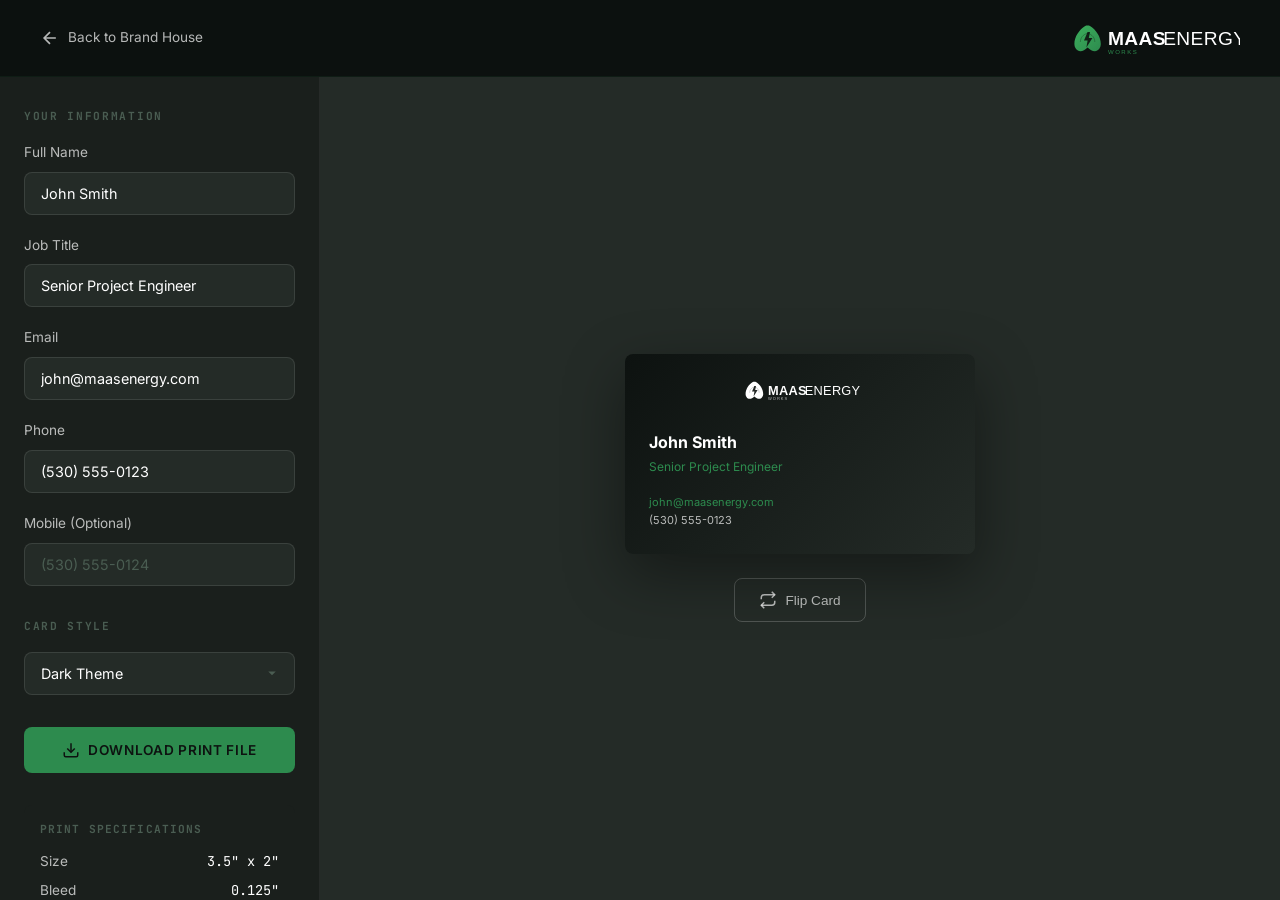
==== maas-energy-brand/maas-business-cards.html @ 05f72cdb "Add MAAS Energy Works brand house website Complete static HTML/CSS/JS brand site with: - Main brand " ====
<!DOCTYPE html>
<html lang="en">
<head>
    <meta charset="UTF-8">
    <meta name="viewport" content="width=device-width, initial-scale=1.0">
    <title>Business Cards | MAAS Energy Works</title>
    <meta name="description" content="Print-ready business card designs for MAAS Energy Works team members.">

    <link rel="preconnect" href="https://fonts.googleapis.com">
    <link rel="preconnect" href="https://fonts.gstatic.com" crossorigin>
    <link href="https://fonts.googleapis.com/css2?family=JetBrains+Mono:wght@400;500;600;700&family=Inter:wght@300;400;500;600;700&display=swap" rel="stylesheet">

    <link rel="icon" type="image/svg+xml" href="./assets/maas-icon.svg">

    <style>
        :root {
            --maas-green: #2D8B4E;
            --maas-green-bright: #3CAF5C;
            --maas-green-glow: rgba(45, 139, 78, 0.15);
            --biogas-blue: #1E7F9C;
            --biogas-blue-light: #2CA3C4;
            --earth-brown: #6B5344;
            --cream: #F5F2EB;
            --warm-white: #FDFCFA;
            --near-black: #0D1210;
            --dark-gray: #1A1F1C;
            --charcoal: #242B27;
            --white: #ffffff;
            --muted-green: #4A5D52;
            --text-secondary: rgba(255, 255, 255, 0.7);
            --serif: 'Georgia', serif;
            --sans: 'Inter', 'Helvetica Neue', Arial, sans-serif;
            --mono: 'JetBrains Mono', 'Consolas', monospace;
        }

        *, *::before, *::after {
            box-sizing: border-box;
            margin: 0;
            padding: 0;
        }

        html { scroll-behavior: smooth; }

        body {
            font-family: var(--sans);
            background: var(--near-black);
            color: var(--white);
            line-height: 1.6;
        }

        a { color: inherit; text-decoration: none; }

        /* Navigation */
        .nav {
            position: fixed;
            top: 0;
            left: 0;
            right: 0;
            z-index: 1000;
            padding: 20px 40px;
            background: rgba(13, 18, 16, 0.98);
            backdrop-filter: blur(10px);
            display: flex;
            justify-content: space-between;
            align-items: center;
            border-bottom: 1px solid rgba(45, 139, 78, 0.1);
        }

        .nav-logo { height: 36px; width: auto; }

        .nav-back {
            display: flex;
            align-items: center;
            gap: 8px;
            font-size: 0.85rem;
            color: var(--text-secondary);
            transition: color 0.2s;
        }

        .nav-back:hover { color: var(--maas-green); }

        /* Layout */
        .builder-layout {
            display: grid;
            grid-template-columns: 320px 1fr;
            min-height: 100vh;
            padding-top: 76px;
        }

        /* Sidebar */
        .sidebar {
            background: var(--dark-gray);
            border-right: 1px solid rgba(255, 255, 255, 0.05);
            padding: 32px 24px;
            overflow-y: auto;
            max-height: calc(100vh - 76px);
        }

        .sidebar-section {
            margin-bottom: 32px;
        }

        .sidebar-title {
            font-family: var(--mono);
            font-size: 0.7rem;
            text-transform: uppercase;
            letter-spacing: 0.15em;
            color: var(--muted-green);
            margin-bottom: 16px;
        }

        /* Form Controls */
        .control-group {
            margin-bottom: 20px;
        }

        .control-label {
            display: block;
            font-size: 0.85rem;
            color: var(--text-secondary);
            margin-bottom: 8px;
        }

        .control-input {
            width: 100%;
            padding: 12px 16px;
            background: var(--charcoal);
            border: 1px solid rgba(255, 255, 255, 0.1);
            border-radius: 8px;
            color: var(--white);
            font-family: var(--sans);
            font-size: 0.9rem;
            transition: border-color 0.2s;
        }

        .control-input:focus {
            outline: none;
            border-color: var(--maas-green);
        }

        .control-input::placeholder {
            color: var(--muted-green);
        }

        .control-select {
            width: 100%;
            padding: 12px 16px;
            background: var(--charcoal);
            border: 1px solid rgba(255, 255, 255, 0.1);
            border-radius: 8px;
            color: var(--white);
            font-family: var(--sans);
            font-size: 0.9rem;
            cursor: pointer;
            appearance: none;
            background-image: url("data:image/svg+xml,%3Csvg xmlns='http://www.w3.org/2000/svg' width='12' height='12' fill='%234A5D52' viewBox='0 0 16 16'%3E%3Cpath d='M8 11L3 6h10l-5 5z'/%3E%3C/svg%3E");
            background-repeat: no-repeat;
            background-position: right 16px center;
        }

        .control-select:focus {
            outline: none;
            border-color: var(--maas-green);
        }

        /* Buttons */
        .btn {
            display: inline-flex;
            align-items: center;
            justify-content: center;
            gap: 8px;
            padding: 14px 24px;
            border-radius: 8px;
            font-family: var(--sans);
            font-weight: 600;
            font-size: 0.85rem;
            text-transform: uppercase;
            letter-spacing: 0.05em;
            cursor: pointer;
            border: none;
            transition: all 0.2s;
            width: 100%;
        }

        .btn-primary {
            background: var(--maas-green);
            color: var(--near-black);
        }

        .btn-primary:hover {
            background: var(--maas-green-bright);
        }

        /* Preview Area */
        .preview-area {
            padding: 40px;
            display: flex;
            flex-direction: column;
            align-items: center;
            justify-content: center;
            background: var(--charcoal);
            min-height: calc(100vh - 76px);
        }

        .card-preview-container {
            perspective: 1000px;
        }

        .card-flipper {
            position: relative;
            width: 350px;
            height: 200px;
            transition: transform 0.8s;
            transform-style: preserve-3d;
        }

        .card-flipper.flipped {
            transform: rotateY(180deg);
        }

        .card-front, .card-back {
            position: absolute;
            width: 100%;
            height: 100%;
            backface-visibility: hidden;
            border-radius: 8px;
            overflow: hidden;
            box-shadow: 0 20px 60px rgba(0, 0, 0, 0.4);
        }

        .card-back {
            transform: rotateY(180deg);
        }

        /* Card Styles */
        .business-card {
            width: 100%;
            height: 100%;
            padding: 24px;
            display: flex;
            flex-direction: column;
        }

        /* Style: Dark */
        .card-dark {
            background: linear-gradient(135deg, var(--near-black) 0%, var(--charcoal) 100%);
            color: var(--white);
        }

        .card-dark .card-logo {
            height: 24px;
            margin-bottom: auto;
        }

        .card-dark .card-name {
            font-size: 16px;
            font-weight: 700;
            margin-bottom: 2px;
        }

        .card-dark .card-title {
            font-size: 12px;
            color: var(--maas-green);
            margin-bottom: 16px;
        }

        .card-dark .card-contact {
            font-size: 11px;
            color: var(--text-secondary);
            line-height: 1.7;
        }

        .card-dark .card-contact a {
            color: var(--maas-green);
        }

        /* Style: Light */
        .card-light {
            background: var(--warm-white);
            color: var(--near-black);
        }

        .card-light .card-logo {
            height: 24px;
            margin-bottom: auto;
        }

        .card-light .card-name {
            font-size: 16px;
            font-weight: 700;
            margin-bottom: 2px;
        }

        .card-light .card-title {
            font-size: 12px;
            color: var(--maas-green);
            margin-bottom: 16px;
        }

        .card-light .card-contact {
            font-size: 11px;
            color: #666;
            line-height: 1.7;
        }

        .card-light .card-contact a {
            color: var(--maas-green);
        }

        /* Style: Green Accent */
        .card-accent {
            background: var(--near-black);
            color: var(--white);
            position: relative;
        }

        .card-accent::before {
            content: '';
            position: absolute;
            left: 0;
            top: 0;
            bottom: 0;
            width: 6px;
            background: var(--maas-green);
        }

        .card-accent .card-logo {
            height: 24px;
            margin-bottom: auto;
            margin-left: 6px;
        }

        .card-accent .card-name {
            font-size: 16px;
            font-weight: 700;
            margin-bottom: 2px;
            margin-left: 6px;
        }

        .card-accent .card-title {
            font-size: 12px;
            color: var(--maas-green);
            margin-bottom: 16px;
            margin-left: 6px;
        }

        .card-accent .card-contact {
            font-size: 11px;
            color: var(--text-secondary);
            line-height: 1.7;
            margin-left: 6px;
        }

        .card-accent .card-contact a {
            color: var(--maas-green);
        }

        /* Card Back */
        .card-back-content {
            width: 100%;
            height: 100%;
            display: flex;
            flex-direction: column;
            align-items: center;
            justify-content: center;
            position: relative;
        }

        .card-back-dark {
            background: var(--near-black);
        }

        .card-back-dark::before {
            content: '';
            position: absolute;
            inset: 0;
            background-image:
                linear-gradient(90deg, rgba(45, 139, 78, 0.05) 1px, transparent 1px),
                linear-gradient(rgba(45, 139, 78, 0.05) 1px, transparent 1px);
            background-size: 20px 20px;
        }

        .card-back-light {
            background: var(--warm-white);
        }

        .card-back-light::before {
            content: '';
            position: absolute;
            inset: 0;
            background-image:
                linear-gradient(90deg, rgba(45, 139, 78, 0.08) 1px, transparent 1px),
                linear-gradient(rgba(45, 139, 78, 0.08) 1px, transparent 1px);
            background-size: 20px 20px;
        }

        .card-back-logo {
            position: relative;
            z-index: 1;
            height: 40px;
            margin-bottom: 12px;
        }

        .card-back-tagline {
            position: relative;
            z-index: 1;
            font-size: 10px;
            text-transform: uppercase;
            letter-spacing: 0.15em;
            color: var(--maas-green);
        }

        .card-back-website {
            position: absolute;
            bottom: 20px;
            font-size: 10px;
            color: var(--muted-green);
        }

        /* Flip Button */
        .flip-btn {
            margin-top: 24px;
            padding: 12px 24px;
            background: transparent;
            border: 1px solid rgba(255, 255, 255, 0.2);
            border-radius: 8px;
            color: var(--text-secondary);
            font-size: 0.85rem;
            cursor: pointer;
            transition: all 0.2s;
            display: flex;
            align-items: center;
            gap: 8px;
        }

        .flip-btn:hover {
            border-color: var(--maas-green);
            color: var(--maas-green);
        }

        /* Specs */
        .specs-box {
            background: var(--dark-gray);
            border-radius: 8px;
            padding: 16px;
            margin-top: 24px;
        }

        .specs-title {
            font-family: var(--mono);
            font-size: 0.7rem;
            text-transform: uppercase;
            letter-spacing: 0.1em;
            color: var(--muted-green);
            margin-bottom: 12px;
        }

        .specs-row {
            display: flex;
            justify-content: space-between;
            font-size: 0.85rem;
            margin-bottom: 8px;
        }

        .specs-row:last-child {
            margin-bottom: 0;
        }

        .specs-label {
            color: var(--text-secondary);
        }

        .specs-value {
            color: var(--white);
            font-family: var(--mono);
        }

        /* Responsive */
        @media (max-width: 900px) {
            .builder-layout {
                grid-template-columns: 1fr;
            }

            .sidebar {
                max-height: none;
                border-right: none;
                border-bottom: 1px solid rgba(255, 255, 255, 0.05);
            }

            .preview-area {
                min-height: 500px;
            }
        }

        @media (max-width: 500px) {
            .nav { padding: 16px 20px; }
            .sidebar { padding: 24px 20px; }
            .preview-area { padding: 20px; }

            .card-flipper {
                width: 300px;
                height: 171px;
            }

            .business-card {
                padding: 20px;
            }
        }
    </style>
</head>
<body>
    <nav class="nav">
        <a href="index.html" class="nav-back">
            <svg width="20" height="20" viewBox="0 0 24 24" fill="none" stroke="currentColor" stroke-width="2">
                <path d="M19 12H5M12 19l-7-7 7-7"/>
            </svg>
            Back to Brand House
        </a>
        <img src="./assets/maas-logo-primary.svg" alt="MAAS Energy Works" class="nav-logo">
    </nav>

    <div class="builder-layout">
        <aside class="sidebar">
            <div class="sidebar-section">
                <h3 class="sidebar-title">Your Information</h3>
                <div class="control-group">
                    <label class="control-label">Full Name</label>
                    <input type="text" class="control-input" id="fullName" placeholder="John Smith" value="John Smith">
                </div>
                <div class="control-group">
                    <label class="control-label">Job Title</label>
                    <input type="text" class="control-input" id="jobTitle" placeholder="Senior Project Engineer" value="Senior Project Engineer">
                </div>
                <div class="control-group">
                    <label class="control-label">Email</label>
                    <input type="email" class="control-input" id="email" placeholder="john@maasenergy.com" value="john@maasenergy.com">
                </div>
                <div class="control-group">
                    <label class="control-label">Phone</label>
                    <input type="tel" class="control-input" id="phone" placeholder="(530) 555-0123" value="(530) 555-0123">
                </div>
                <div class="control-group">
                    <label class="control-label">Mobile (Optional)</label>
                    <input type="tel" class="control-input" id="mobile" placeholder="(530) 555-0124">
                </div>
            </div>

            <div class="sidebar-section">
                <h3 class="sidebar-title">Card Style</h3>
                <div class="control-group">
                    <select class="control-select" id="cardStyle">
                        <option value="dark">Dark Theme</option>
                        <option value="light">Light Theme</option>
                        <option value="accent">Green Accent</option>
                    </select>
                </div>
            </div>

            <div class="sidebar-section">
                <button class="btn btn-primary" id="downloadBtn">
                    <svg width="18" height="18" viewBox="0 0 24 24" fill="none" stroke="currentColor" stroke-width="2">
                        <path d="M21 15v4a2 2 0 0 1-2 2H5a2 2 0 0 1-2-2v-4"/>
                        <polyline points="7 10 12 15 17 10"/>
                        <line x1="12" y1="15" x2="12" y2="3"/>
                    </svg>
                    Download Print File
                </button>
            </div>

            <div class="specs-box">
                <h4 class="specs-title">Print Specifications</h4>
                <div class="specs-row">
                    <span class="specs-label">Size</span>
                    <span class="specs-value">3.5" x 2"</span>
                </div>
                <div class="specs-row">
                    <span class="specs-label">Bleed</span>
                    <span class="specs-value">0.125"</span>
                </div>
                <div class="specs-row">
                    <span class="specs-label">Resolution</span>
                    <span class="specs-value">300 DPI</span>
                </div>
                <div class="specs-row">
                    <span class="specs-label">Color Mode</span>
                    <span class="specs-value">CMYK</span>
                </div>
            </div>
        </aside>

        <main class="preview-area">
            <div class="card-preview-container">
                <div class="card-flipper" id="cardFlipper">
                    <div class="card-front">
                        <div class="business-card card-dark" id="cardFrontContent">
                            <img src="./assets/maas-logo-white.svg" alt="MAAS Energy Works" class="card-logo">
                            <div class="card-info">
                                <p class="card-name" id="cardName">John Smith</p>
                                <p class="card-title" id="cardTitle">Senior Project Engineer</p>
                                <div class="card-contact">
                                    <a href="mailto:john@maasenergy.com" id="cardEmail">john@maasenergy.com</a><br>
                                    <span id="cardPhone">(530) 555-0123</span>
                                    <span id="cardMobile"></span>
                                </div>
                            </div>
                        </div>
                    </div>
                    <div class="card-back">
                        <div class="card-back-content card-back-dark" id="cardBackContent">
                            <img src="./assets/maas-logo-white.svg" alt="MAAS Energy Works" class="card-back-logo" id="cardBackLogo">
                            <p class="card-back-tagline">Powering Tomorrow from Today's Waste</p>
                            <p class="card-back-website">maasenergy.com</p>
                        </div>
                    </div>
                </div>
            </div>

            <button class="flip-btn" id="flipBtn">
                <svg width="18" height="18" viewBox="0 0 24 24" fill="none" stroke="currentColor" stroke-width="2">
                    <path d="M17 1l4 4-4 4"/>
                    <path d="M3 11V9a4 4 0 0 1 4-4h14"/>
                    <path d="M7 23l-4-4 4-4"/>
                    <path d="M21 13v2a4 4 0 0 1-4 4H3"/>
                </svg>
                Flip Card
            </button>
        </main>
    </div>

    <script>
        // State
        const state = {
            fullName: 'John Smith',
            jobTitle: 'Senior Project Engineer',
            email: 'john@maasenergy.com',
            phone: '(530) 555-0123',
            mobile: '',
            style: 'dark'
        };

        // DOM Elements
        const fullNameInput = document.getElementById('fullName');
        const jobTitleInput = document.getElementById('jobTitle');
        const emailInput = document.getElementById('email');
        const phoneInput = document.getElementById('phone');
        const mobileInput = document.getElementById('mobile');
        const cardStyleSelect = document.getElementById('cardStyle');
        const downloadBtn = document.getElementById('downloadBtn');
        const flipBtn = document.getElementById('flipBtn');
        const cardFlipper = document.getElementById('cardFlipper');
        const cardFrontContent = document.getElementById('cardFrontContent');
        const cardBackContent = document.getElementById('cardBackContent');
        const cardBackLogo = document.getElementById('cardBackLogo');

        // Card elements
        const cardName = document.getElementById('cardName');
        const cardTitle = document.getElementById('cardTitle');
        const cardEmail = document.getElementById('cardEmail');
        const cardPhone = document.getElementById('cardPhone');
        const cardMobile = document.getElementById('cardMobile');

        // Event Listeners
        fullNameInput.addEventListener('input', (e) => { state.fullName = e.target.value; render(); });
        jobTitleInput.addEventListener('input', (e) => { state.jobTitle = e.target.value; render(); });
        emailInput.addEventListener('input', (e) => { state.email = e.target.value; render(); });
        phoneInput.addEventListener('input', (e) => { state.phone = e.target.value; render(); });
        mobileInput.addEventListener('input', (e) => { state.mobile = e.target.value; render(); });
        cardStyleSelect.addEventListener('change', (e) => { state.style = e.target.value; render(); });

        flipBtn.addEventListener('click', () => {
            cardFlipper.classList.toggle('flipped');
        });

        downloadBtn.addEventListener('click', () => {
            alert('In production, this would generate a print-ready PDF with proper bleed and CMYK colors.');
        });

        function render() {
            // Update card content
            cardName.textContent = state.fullName;
            cardTitle.textContent = state.jobTitle;
            cardEmail.textContent = state.email;
            cardEmail.href = `mailto:${state.email}`;
            cardPhone.textContent = state.phone;
            cardMobile.textContent = state.mobile ? `\n${state.mobile} (mobile)` : '';

            // Update card style
            cardFrontContent.className = 'business-card';
            cardBackContent.className = 'card-back-content';

            const cardLogo = cardFrontContent.querySelector('.card-logo');

            switch (state.style) {
                case 'dark':
                    cardFrontContent.classList.add('card-dark');
                    cardBackContent.classList.add('card-back-dark');
                    cardLogo.src = './assets/maas-logo-white.svg';
                    cardBackLogo.src = './assets/maas-logo-white.svg';
                    break;
                case 'light':
                    cardFrontContent.classList.add('card-light');
                    cardBackContent.classList.add('card-back-light');
                    cardLogo.src = './assets/maas-logo-primary.svg';
                    cardBackLogo.src = './assets/maas-logo-primary.svg';
                    break;
                case 'accent':
                    cardFrontContent.classList.add('card-accent');
                    cardBackContent.classList.add('card-back-dark');
                    cardLogo.src = './assets/maas-logo-white.svg';
                    cardBackLogo.src = './assets/maas-logo-white.svg';
                    break;
            }
        }

        // Initial render
        render();
    </script>
</body>
</html>
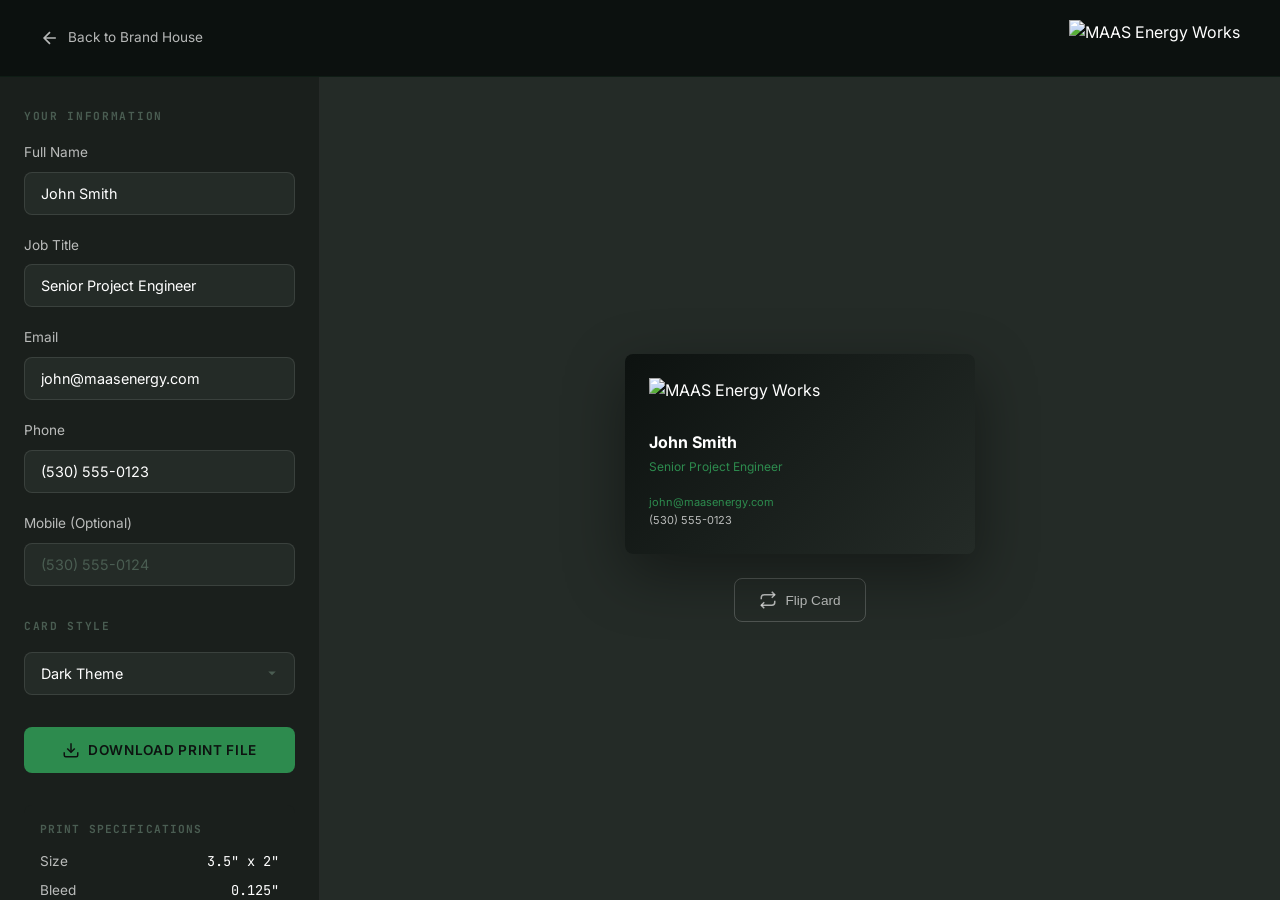
==== commit 61619775: "Update all HTML files to use correct external logo Replace local SVG logo references with the offici" ====
--- a/maas-energy-brand/maas-business-cards.html
+++ b/maas-energy-brand/maas-business-cards.html
@@ -516,7 +516,7 @@
             </svg>
             Back to Brand House
         </a>
-        <img src="./assets/maas-logo-primary.svg" alt="MAAS Energy Works" class="nav-logo">
+        <img src="https://lirp.cdn-website.com/dd98e30d/dms3rep/multi/opt/maas-energy-works-logo-main-wg-1000x350-1920w.png" alt="MAAS Energy Works" class="nav-logo">
     </nav>
 
     <div class="builder-layout">
@@ -593,7 +593,7 @@
                 <div class="card-flipper" id="cardFlipper">
                     <div class="card-front">
                         <div class="business-card card-dark" id="cardFrontContent">
-                            <img src="./assets/maas-logo-white.svg" alt="MAAS Energy Works" class="card-logo">
+                            <img src="https://lirp.cdn-website.com/dd98e30d/dms3rep/multi/opt/maas-energy-works-logo-main-wg-1000x350-1920w.png" alt="MAAS Energy Works" class="card-logo">
                             <div class="card-info">
                                 <p class="card-name" id="cardName">John Smith</p>
                                 <p class="card-title" id="cardTitle">Senior Project Engineer</p>
@@ -607,7 +607,7 @@
                     </div>
                     <div class="card-back">
                         <div class="card-back-content card-back-dark" id="cardBackContent">
-                            <img src="./assets/maas-logo-white.svg" alt="MAAS Energy Works" class="card-back-logo" id="cardBackLogo">
+                            <img src="https://lirp.cdn-website.com/dd98e30d/dms3rep/multi/opt/maas-energy-works-logo-main-wg-1000x350-1920w.png" alt="MAAS Energy Works" class="card-back-logo" id="cardBackLogo">
                             <p class="card-back-tagline">Powering Tomorrow from Today's Waste</p>
                             <p class="card-back-website">maasenergy.com</p>
                         </div>
@@ -694,20 +694,20 @@
                 case 'dark':
                     cardFrontContent.classList.add('card-dark');
                     cardBackContent.classList.add('card-back-dark');
-                    cardLogo.src = './assets/maas-logo-white.svg';
-                    cardBackLogo.src = './assets/maas-logo-white.svg';
+                    cardLogo.src = 'https://lirp.cdn-website.com/dd98e30d/dms3rep/multi/opt/maas-energy-works-logo-main-wg-1000x350-1920w.png';
+                    cardBackLogo.src = 'https://lirp.cdn-website.com/dd98e30d/dms3rep/multi/opt/maas-energy-works-logo-main-wg-1000x350-1920w.png';
                     break;
                 case 'light':
                     cardFrontContent.classList.add('card-light');
                     cardBackContent.classList.add('card-back-light');
-                    cardLogo.src = './assets/maas-logo-primary.svg';
-                    cardBackLogo.src = './assets/maas-logo-primary.svg';
+                    cardLogo.src = 'https://lirp.cdn-website.com/dd98e30d/dms3rep/multi/opt/maas-energy-works-logo-main-wg-1000x350-1920w.png';
+                    cardBackLogo.src = 'https://lirp.cdn-website.com/dd98e30d/dms3rep/multi/opt/maas-energy-works-logo-main-wg-1000x350-1920w.png';
                     break;
                 case 'accent':
                     cardFrontContent.classList.add('card-accent');
                     cardBackContent.classList.add('card-back-dark');
-                    cardLogo.src = './assets/maas-logo-white.svg';
-                    cardBackLogo.src = './assets/maas-logo-white.svg';
+                    cardLogo.src = 'https://lirp.cdn-website.com/dd98e30d/dms3rep/multi/opt/maas-energy-works-logo-main-wg-1000x350-1920w.png';
+                    cardBackLogo.src = 'https://lirp.cdn-website.com/dd98e30d/dms3rep/multi/opt/maas-energy-works-logo-main-wg-1000x350-1920w.png';
                     break;
             }
         }
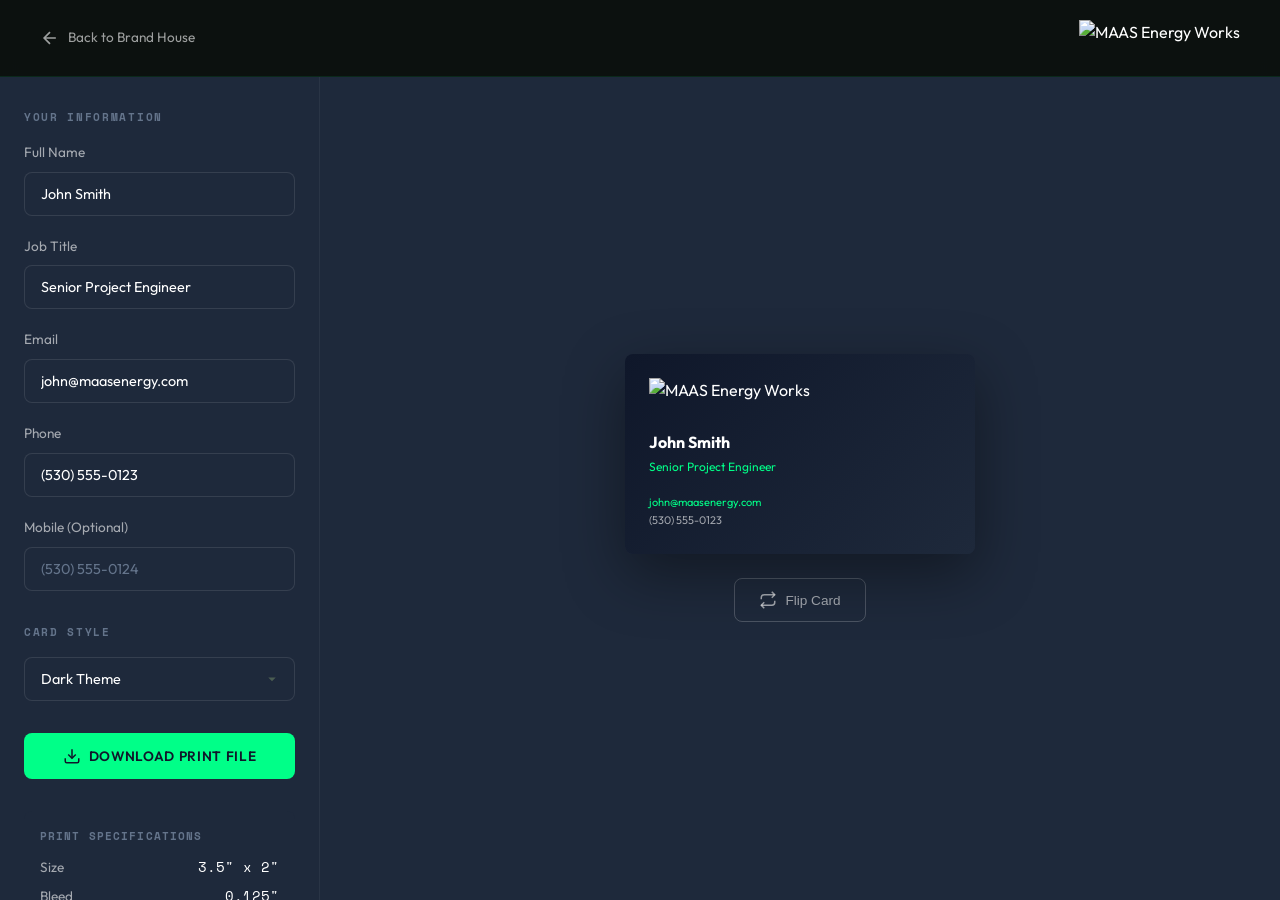
==== commit ad72403a: "Update typography to Outfit + add industrial grey palette index.html: - Switch display font from Hel" ====
--- a/maas-energy-brand/maas-business-cards.html
+++ b/maas-energy-brand/maas-business-cards.html
@@ -8,29 +8,37 @@
 
     <link rel="preconnect" href="https://fonts.googleapis.com">
     <link rel="preconnect" href="https://fonts.gstatic.com" crossorigin>
-    <link href="https://fonts.googleapis.com/css2?family=JetBrains+Mono:wght@400;500;600;700&family=Inter:wght@300;400;500;600;700&display=swap" rel="stylesheet">
+    <link href="https://fonts.googleapis.com/css2?family=Outfit:wght@300;400;500;600;700;800&family=Space+Mono:wght@400;700&display=swap" rel="stylesheet">
 
     <link rel="icon" type="image/svg+xml" href="./assets/maas-icon.svg">
 
     <style>
         :root {
-            --maas-green: #2D8B4E;
-            --maas-green-bright: #3CAF5C;
-            --maas-green-glow: rgba(45, 139, 78, 0.15);
-            --biogas-blue: #1E7F9C;
-            --biogas-blue-light: #2CA3C4;
-            --earth-brown: #6B5344;
-            --cream: #F5F2EB;
-            --warm-white: #FDFCFA;
-            --near-black: #0D1210;
-            --dark-gray: #1A1F1C;
-            --charcoal: #242B27;
+            /* Primary - Deep Forest Green */
+            --forest: #0A3D2E;
+            --forest-dark: #062A1F;
+            --electric: #00FF88;
+            --electric-dim: rgba(0, 255, 136, 0.15);
+
+            /* Secondary - Sky/Teal */
+            --teal: #14B8A6;
+
+            /* Industrial Greys */
+            --steel: #64748B;
+            --slate: #475569;
+            --graphite: #334155;
+            --charcoal: #1E293B;
+
+            /* Neutrals */
+            --cream: #F8F6F1;
+            --near-black: #0F172A;
+            --dark-gray: #1E293B;
             --white: #ffffff;
-            --muted-green: #4A5D52;
-            --text-secondary: rgba(255, 255, 255, 0.7);
-            --serif: 'Georgia', serif;
-            --sans: 'Inter', 'Helvetica Neue', Arial, sans-serif;
-            --mono: 'JetBrains Mono', 'Consolas', monospace;
+            --text-secondary: rgba(255, 255, 255, 0.6);
+
+            /* Typography */
+            --font-display: 'Outfit', -apple-system, BlinkMacSystemFont, sans-serif;
+            --mono: 'Space Mono', 'Courier New', monospace;
         }
 
         *, *::before, *::after {
@@ -42,7 +50,7 @@
         html { scroll-behavior: smooth; }
 
         body {
-            font-family: var(--sans);
+            font-family: var(--font-display);
             background: var(--near-black);
             color: var(--white);
             line-height: 1.6;
@@ -63,7 +71,7 @@
             display: flex;
             justify-content: space-between;
             align-items: center;
-            border-bottom: 1px solid rgba(45, 139, 78, 0.1);
+            border-bottom: 1px solid rgba(0, 255, 136, 0.1);
         }
 
         .nav-logo { height: 36px; width: auto; }
@@ -77,7 +85,7 @@
             transition: color 0.2s;
         }
 
-        .nav-back:hover { color: var(--maas-green); }
+        .nav-back:hover { color: var(--electric); }
 
         /* Layout */
         .builder-layout {
@@ -105,7 +113,7 @@
             font-size: 0.7rem;
             text-transform: uppercase;
             letter-spacing: 0.15em;
-            color: var(--muted-green);
+            color: var(--steel);
             margin-bottom: 16px;
         }
 
@@ -135,11 +143,11 @@
 
         .control-input:focus {
             outline: none;
-            border-color: var(--maas-green);
+            border-color: var(--electric);
         }
 
         .control-input::placeholder {
-            color: var(--muted-green);
+            color: var(--steel);
         }
 
         .control-select {
@@ -160,7 +168,7 @@
 
         .control-select:focus {
             outline: none;
-            border-color: var(--maas-green);
+            border-color: var(--electric);
         }
 
         /* Buttons */
@@ -183,7 +191,7 @@
         }
 
         .btn-primary {
-            background: var(--maas-green);
+            background: var(--electric);
             color: var(--near-black);
         }
 
@@ -260,7 +268,7 @@
 
         .card-dark .card-title {
             font-size: 12px;
-            color: var(--maas-green);
+            color: var(--electric);
             margin-bottom: 16px;
         }
 
@@ -271,12 +279,12 @@
         }
 
         .card-dark .card-contact a {
-            color: var(--maas-green);
+            color: var(--electric);
         }
 
         /* Style: Light */
         .card-light {
-            background: var(--warm-white);
+            background: var(--cream);
             color: var(--near-black);
         }
 
@@ -293,18 +301,18 @@
 
         .card-light .card-title {
             font-size: 12px;
-            color: var(--maas-green);
+            color: var(--forest);
             margin-bottom: 16px;
         }
 
         .card-light .card-contact {
             font-size: 11px;
-            color: #666;
+            color: var(--slate);
             line-height: 1.7;
         }
 
         .card-light .card-contact a {
-            color: var(--maas-green);
+            color: var(--forest);
         }
 
         /* Style: Green Accent */
@@ -321,7 +329,7 @@
             top: 0;
             bottom: 0;
             width: 6px;
-            background: var(--maas-green);
+            background: var(--electric);
         }
 
         .card-accent .card-logo {
@@ -339,7 +347,7 @@
 
         .card-accent .card-title {
             font-size: 12px;
-            color: var(--maas-green);
+            color: var(--electric);
             margin-bottom: 16px;
             margin-left: 6px;
         }
@@ -352,7 +360,7 @@
         }
 
         .card-accent .card-contact a {
-            color: var(--maas-green);
+            color: var(--electric);
         }
 
         /* Card Back */
@@ -381,7 +389,7 @@
         }
 
         .card-back-light {
-            background: var(--warm-white);
+            background: var(--cream);
         }
 
         .card-back-light::before {
@@ -407,14 +415,14 @@
             font-size: 10px;
             text-transform: uppercase;
             letter-spacing: 0.15em;
-            color: var(--maas-green);
+            color: var(--electric);
         }
 
         .card-back-website {
             position: absolute;
             bottom: 20px;
             font-size: 10px;
-            color: var(--muted-green);
+            color: var(--steel);
         }
 
         /* Flip Button */
@@ -434,8 +442,8 @@
         }
 
         .flip-btn:hover {
-            border-color: var(--maas-green);
-            color: var(--maas-green);
+            border-color: var(--electric);
+            color: var(--electric);
         }
 
         /* Specs */
@@ -451,7 +459,7 @@
             font-size: 0.7rem;
             text-transform: uppercase;
             letter-spacing: 0.1em;
-            color: var(--muted-green);
+            color: var(--steel);
             margin-bottom: 12px;
         }
 
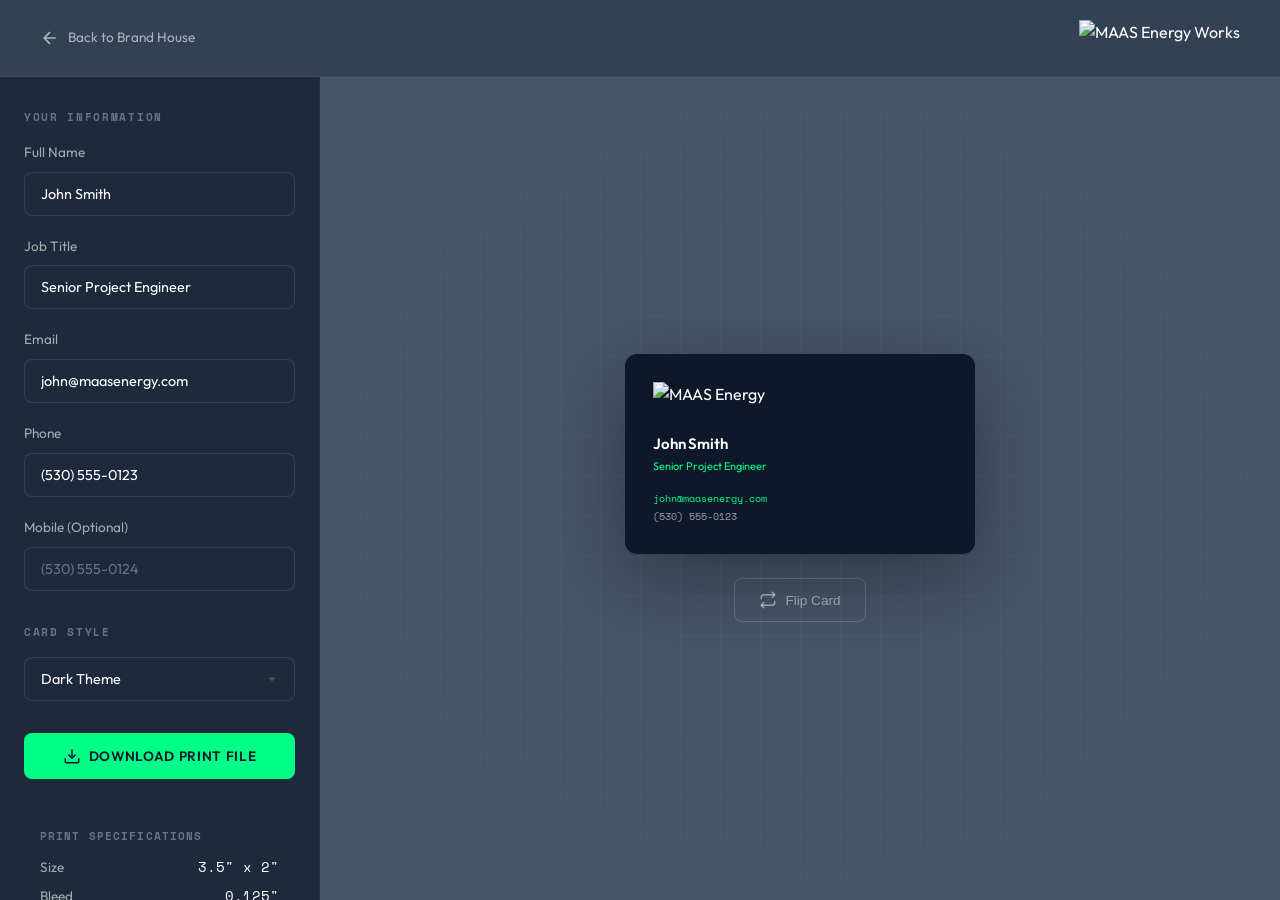
==== commit 3dea826c: "Redesign business cards page with industrial minimalist aesthetic - Industrial grey background (slat" ====
--- a/maas-energy-brand/maas-business-cards.html
+++ b/maas-energy-brand/maas-business-cards.html
@@ -51,7 +51,7 @@
 
         body {
             font-family: var(--font-display);
-            background: var(--near-black);
+            background: var(--graphite);
             color: var(--white);
             line-height: 1.6;
         }
@@ -66,12 +66,11 @@
             right: 0;
             z-index: 1000;
             padding: 20px 40px;
-            background: rgba(13, 18, 16, 0.98);
-            backdrop-filter: blur(10px);
+            background: var(--graphite);
             display: flex;
             justify-content: space-between;
             align-items: center;
-            border-bottom: 1px solid rgba(0, 255, 136, 0.1);
+            border-bottom: 1px solid rgba(255, 255, 255, 0.06);
         }
 
         .nav-logo { height: 36px; width: auto; }
@@ -97,8 +96,8 @@
 
         /* Sidebar */
         .sidebar {
-            background: var(--dark-gray);
-            border-right: 1px solid rgba(255, 255, 255, 0.05);
+            background: var(--charcoal);
+            border-right: 1px solid rgba(255, 255, 255, 0.04);
             padding: 32px 24px;
             overflow-y: auto;
             max-height: calc(100vh - 76px);
@@ -199,15 +198,28 @@
             background: var(--maas-green-bright);
         }
 
-        /* Preview Area */
+        /* Preview Area - Industrial Grey with Grid */
         .preview-area {
-            padding: 40px;
+            padding: 60px 40px;
             display: flex;
             flex-direction: column;
             align-items: center;
             justify-content: center;
-            background: var(--charcoal);
+            background: var(--slate);
+            background-image:
+                linear-gradient(rgba(255, 255, 255, 0.03) 1px, transparent 1px),
+                linear-gradient(90deg, rgba(255, 255, 255, 0.03) 1px, transparent 1px);
+            background-size: 40px 40px;
             min-height: calc(100vh - 76px);
+            position: relative;
+        }
+
+        .preview-area::before {
+            content: '';
+            position: absolute;
+            inset: 0;
+            background: radial-gradient(ellipse at center, transparent 0%, rgba(71, 85, 105, 0.5) 100%);
+            pointer-events: none;
         }
 
         .card-preview-container {
@@ -231,9 +243,9 @@
             width: 100%;
             height: 100%;
             backface-visibility: hidden;
-            border-radius: 8px;
+            border-radius: 12px;
             overflow: hidden;
-            box-shadow: 0 20px 60px rgba(0, 0, 0, 0.4);
+            box-shadow: 0 25px 80px rgba(0, 0, 0, 0.35);
         }
 
         .card-back {
@@ -244,38 +256,57 @@
         .business-card {
             width: 100%;
             height: 100%;
-            padding: 24px;
+            padding: 28px;
             display: flex;
             flex-direction: column;
+            justify-content: space-between;
+        }
+
+        .card-logo {
+            height: 24px;
+            width: auto;
+            max-width: 140px;
+            object-fit: contain;
+            object-position: left;
+        }
+
+        .card-info {
+            margin-top: auto;
+        }
+
+        .card-name {
+            font-family: var(--font-display);
+            font-size: 15px;
+            font-weight: 600;
+            margin-bottom: 2px;
+            letter-spacing: -0.01em;
+        }
+
+        .card-title {
+            font-family: var(--font-display);
+            font-size: 11px;
+            font-weight: 400;
+            margin-bottom: 14px;
+        }
+
+        .card-contact {
+            font-family: var(--mono);
+            font-size: 10px;
+            line-height: 1.8;
         }
 
         /* Style: Dark */
         .card-dark {
-            background: linear-gradient(135deg, var(--near-black) 0%, var(--charcoal) 100%);
+            background: var(--near-black);
             color: var(--white);
         }
 
-        .card-dark .card-logo {
-            height: 24px;
-            margin-bottom: auto;
-        }
-
-        .card-dark .card-name {
-            font-size: 16px;
-            font-weight: 700;
-            margin-bottom: 2px;
-        }
-
         .card-dark .card-title {
-            font-size: 12px;
             color: var(--electric);
-            margin-bottom: 16px;
         }
 
         .card-dark .card-contact {
-            font-size: 11px;
             color: var(--text-secondary);
-            line-height: 1.7;
         }
 
         .card-dark .card-contact a {
@@ -284,31 +315,16 @@
 
         /* Style: Light */
         .card-light {
-            background: var(--cream);
+            background: var(--white);
             color: var(--near-black);
         }
 
-        .card-light .card-logo {
-            height: 24px;
-            margin-bottom: auto;
-        }
-
-        .card-light .card-name {
-            font-size: 16px;
-            font-weight: 700;
-            margin-bottom: 2px;
-        }
-
         .card-light .card-title {
-            font-size: 12px;
             color: var(--forest);
-            margin-bottom: 16px;
         }
 
         .card-light .card-contact {
-            font-size: 11px;
             color: var(--slate);
-            line-height: 1.7;
         }
 
         .card-light .card-contact a {
@@ -320,6 +336,7 @@
             background: var(--near-black);
             color: var(--white);
             position: relative;
+            padding-left: 36px;
         }
 
         .card-accent::before {
@@ -328,35 +345,16 @@
             left: 0;
             top: 0;
             bottom: 0;
-            width: 6px;
+            width: 4px;
             background: var(--electric);
         }
 
-        .card-accent .card-logo {
-            height: 24px;
-            margin-bottom: auto;
-            margin-left: 6px;
-        }
-
-        .card-accent .card-name {
-            font-size: 16px;
-            font-weight: 700;
-            margin-bottom: 2px;
-            margin-left: 6px;
-        }
-
         .card-accent .card-title {
-            font-size: 12px;
             color: var(--electric);
-            margin-bottom: 16px;
-            margin-left: 6px;
         }
 
         .card-accent .card-contact {
-            font-size: 11px;
             color: var(--text-secondary);
-            line-height: 1.7;
-            margin-left: 6px;
         }
 
         .card-accent .card-contact a {
@@ -698,24 +696,27 @@
 
             const cardLogo = cardFrontContent.querySelector('.card-logo');
 
+            const whiteLogo = 'https://lirp.cdn-website.com/dd98e30d/dms3rep/multi/opt/maas-energy-works-logo-main-wg-1000x350-1920w.png';
+            const darkLogo = 'https://lirp.cdn-website.com/dd98e30d/dms3rep/multi/opt/maas-energy-works-logo-main-bg-1000x350-1920w.png';
+
             switch (state.style) {
                 case 'dark':
                     cardFrontContent.classList.add('card-dark');
                     cardBackContent.classList.add('card-back-dark');
-                    cardLogo.src = 'https://lirp.cdn-website.com/dd98e30d/dms3rep/multi/opt/maas-energy-works-logo-main-wg-1000x350-1920w.png';
-                    cardBackLogo.src = 'https://lirp.cdn-website.com/dd98e30d/dms3rep/multi/opt/maas-energy-works-logo-main-wg-1000x350-1920w.png';
+                    cardLogo.src = whiteLogo;
+                    cardBackLogo.src = whiteLogo;
                     break;
                 case 'light':
                     cardFrontContent.classList.add('card-light');
                     cardBackContent.classList.add('card-back-light');
-                    cardLogo.src = 'https://lirp.cdn-website.com/dd98e30d/dms3rep/multi/opt/maas-energy-works-logo-main-wg-1000x350-1920w.png';
-                    cardBackLogo.src = 'https://lirp.cdn-website.com/dd98e30d/dms3rep/multi/opt/maas-energy-works-logo-main-wg-1000x350-1920w.png';
+                    cardLogo.src = darkLogo;
+                    cardBackLogo.src = darkLogo;
                     break;
                 case 'accent':
                     cardFrontContent.classList.add('card-accent');
                     cardBackContent.classList.add('card-back-dark');
-                    cardLogo.src = 'https://lirp.cdn-website.com/dd98e30d/dms3rep/multi/opt/maas-energy-works-logo-main-wg-1000x350-1920w.png';
-                    cardBackLogo.src = 'https://lirp.cdn-website.com/dd98e30d/dms3rep/multi/opt/maas-energy-works-logo-main-wg-1000x350-1920w.png';
+                    cardLogo.src = whiteLogo;
+                    cardBackLogo.src = whiteLogo;
                     break;
             }
         }
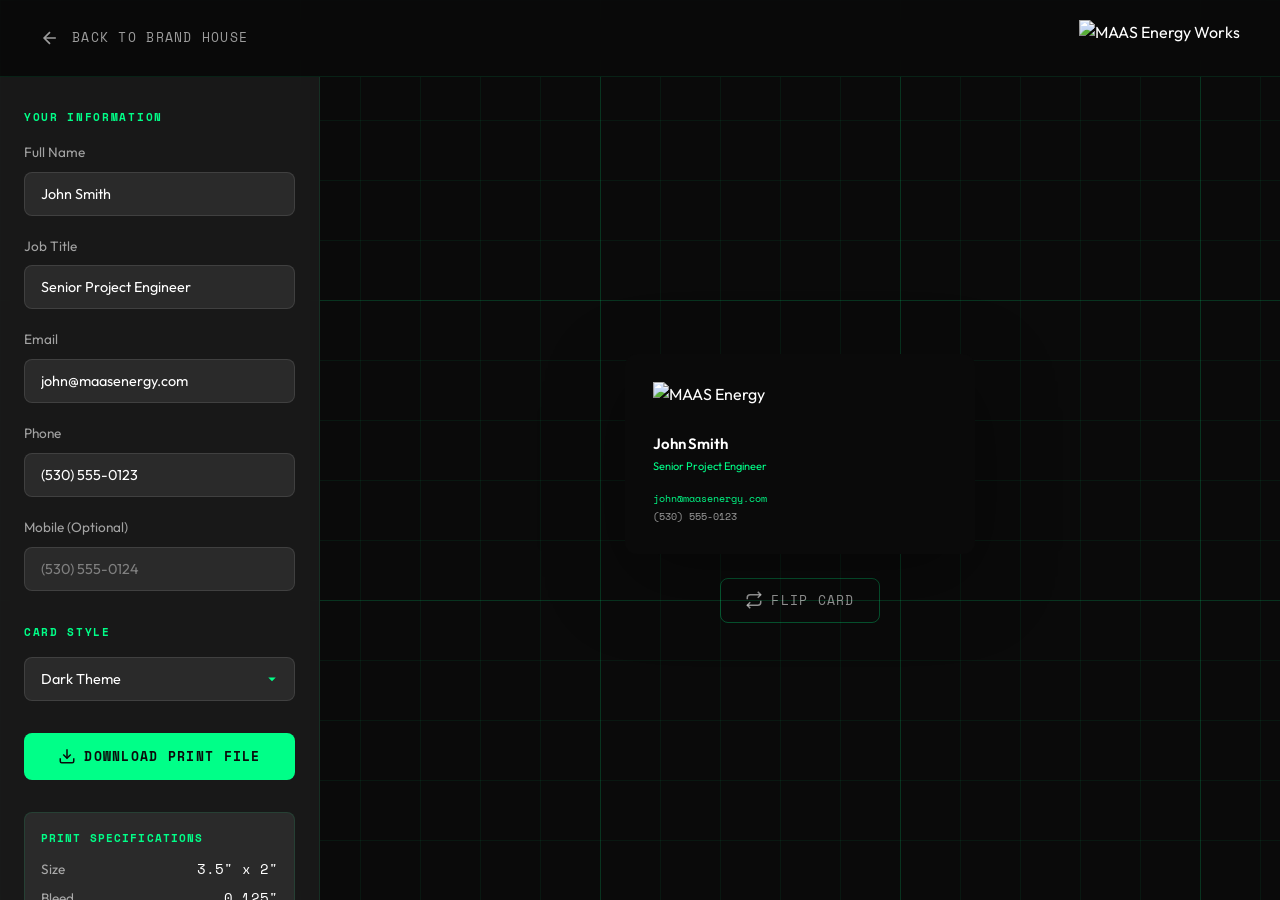
==== commit 46aca8a5: "Fix hero text cutoff, update favicons, and restyle business cards - Fix TOMORROW text being cut off " ====
--- a/maas-energy-brand/maas-business-cards.html
+++ b/maas-energy-brand/maas-business-cards.html
@@ -10,31 +10,36 @@
     <link rel="preconnect" href="https://fonts.gstatic.com" crossorigin>
     <link href="https://fonts.googleapis.com/css2?family=Outfit:wght@300;400;500;600;700;800&family=Space+Mono:wght@400;700&display=swap" rel="stylesheet">
 
-    <link rel="icon" type="image/svg+xml" href="./assets/maas-icon.svg">
+    <link rel="icon" type="image/png" href="https://look-serious.com/wp-content/uploads/2026/01/Gear_Black.png">
 
     <style>
         :root {
-            /* Primary - Deep Forest Green */
+            /* Primary Colors */
             --forest: #0A3D2E;
             --forest-dark: #062A1F;
             --electric: #00FF88;
             --electric-dim: rgba(0, 255, 136, 0.15);
 
-            /* Secondary - Sky/Teal */
-            --teal: #14B8A6;
+            /* Dark Theme */
+            --near-black: #0A0A0A;
+            --dark-gray: #111111;
+            --charcoal: #1A1A1A;
+            --gray-700: #2A2A2A;
+            --gray-600: #3A3A3A;
+
+            /* Grid Colors */
+            --grid-line: rgba(0, 255, 136, 0.06);
+            --grid-line-bright: rgba(0, 255, 136, 0.12);
 
             /* Industrial Greys */
             --steel: #64748B;
             --slate: #475569;
-            --graphite: #334155;
-            --charcoal: #1E293B;
 
             /* Neutrals */
             --cream: #F8F6F1;
-            --near-black: #0F172A;
-            --dark-gray: #1E293B;
             --white: #ffffff;
             --text-secondary: rgba(255, 255, 255, 0.6);
+            --text-muted: rgba(255, 255, 255, 0.4);
 
             /* Typography */
             --font-display: 'Outfit', -apple-system, BlinkMacSystemFont, sans-serif;
@@ -51,9 +56,36 @@
 
         body {
             font-family: var(--font-display);
-            background: var(--graphite);
+            background: var(--near-black);
             color: var(--white);
             line-height: 1.6;
+            position: relative;
+        }
+
+        /* Grid Background */
+        body::before {
+            content: '';
+            position: fixed;
+            inset: 0;
+            background-image:
+                linear-gradient(var(--grid-line) 1px, transparent 1px),
+                linear-gradient(90deg, var(--grid-line) 1px, transparent 1px);
+            background-size: 60px 60px;
+            pointer-events: none;
+            z-index: 0;
+        }
+
+        /* Accent grid lines */
+        body::after {
+            content: '';
+            position: fixed;
+            inset: 0;
+            background-image:
+                linear-gradient(var(--grid-line-bright) 1px, transparent 1px),
+                linear-gradient(90deg, var(--grid-line-bright) 1px, transparent 1px);
+            background-size: 300px 300px;
+            pointer-events: none;
+            z-index: 0;
         }
 
         a { color: inherit; text-decoration: none; }
@@ -66,11 +98,12 @@
             right: 0;
             z-index: 1000;
             padding: 20px 40px;
-            background: var(--graphite);
+            background: rgba(10, 10, 10, 0.95);
+            backdrop-filter: blur(20px);
             display: flex;
             justify-content: space-between;
             align-items: center;
-            border-bottom: 1px solid rgba(255, 255, 255, 0.06);
+            border-bottom: 1px solid rgba(0, 255, 136, 0.1);
         }
 
         .nav-logo { height: 36px; width: auto; }
@@ -78,8 +111,11 @@
         .nav-back {
             display: flex;
             align-items: center;
-            gap: 8px;
-            font-size: 0.85rem;
+            gap: 12px;
+            font-family: var(--mono);
+            font-size: 0.8rem;
+            text-transform: uppercase;
+            letter-spacing: 0.1em;
             color: var(--text-secondary);
             transition: color 0.2s;
         }
@@ -92,12 +128,15 @@
             grid-template-columns: 320px 1fr;
             min-height: 100vh;
             padding-top: 76px;
+            position: relative;
+            z-index: 1;
         }
 
         /* Sidebar */
         .sidebar {
-            background: var(--charcoal);
-            border-right: 1px solid rgba(255, 255, 255, 0.04);
+            background: rgba(26, 26, 26, 0.95);
+            backdrop-filter: blur(10px);
+            border-right: 1px solid rgba(0, 255, 136, 0.1);
             padding: 32px 24px;
             overflow-y: auto;
             max-height: calc(100vh - 76px);
@@ -112,7 +151,7 @@
             font-size: 0.7rem;
             text-transform: uppercase;
             letter-spacing: 0.15em;
-            color: var(--steel);
+            color: var(--electric);
             margin-bottom: 16px;
         }
 
@@ -131,11 +170,11 @@
         .control-input {
             width: 100%;
             padding: 12px 16px;
-            background: var(--charcoal);
+            background: var(--gray-700);
             border: 1px solid rgba(255, 255, 255, 0.1);
             border-radius: 8px;
             color: var(--white);
-            font-family: var(--sans);
+            font-family: var(--font-display);
             font-size: 0.9rem;
             transition: border-color 0.2s;
         }
@@ -146,21 +185,21 @@
         }
 
         .control-input::placeholder {
-            color: var(--steel);
+            color: var(--text-muted);
         }
 
         .control-select {
             width: 100%;
             padding: 12px 16px;
-            background: var(--charcoal);
+            background: var(--gray-700);
             border: 1px solid rgba(255, 255, 255, 0.1);
             border-radius: 8px;
             color: var(--white);
-            font-family: var(--sans);
+            font-family: var(--font-display);
             font-size: 0.9rem;
             cursor: pointer;
             appearance: none;
-            background-image: url("data:image/svg+xml,%3Csvg xmlns='http://www.w3.org/2000/svg' width='12' height='12' fill='%234A5D52' viewBox='0 0 16 16'%3E%3Cpath d='M8 11L3 6h10l-5 5z'/%3E%3C/svg%3E");
+            background-image: url("data:image/svg+xml,%3Csvg xmlns='http://www.w3.org/2000/svg' width='12' height='12' fill='%2300FF88' viewBox='0 0 16 16'%3E%3Cpath d='M8 11L3 6h10l-5 5z'/%3E%3C/svg%3E");
             background-repeat: no-repeat;
             background-position: right 16px center;
         }
@@ -178,11 +217,11 @@
             gap: 8px;
             padding: 14px 24px;
             border-radius: 8px;
-            font-family: var(--sans);
+            font-family: var(--mono);
             font-weight: 600;
-            font-size: 0.85rem;
+            font-size: 0.8rem;
             text-transform: uppercase;
-            letter-spacing: 0.05em;
+            letter-spacing: 0.1em;
             cursor: pointer;
             border: none;
             transition: all 0.2s;
@@ -195,31 +234,20 @@
         }
 
         .btn-primary:hover {
-            background: var(--maas-green-bright);
-        }
-
-        /* Preview Area - Industrial Grey with Grid */
+            background: #00cc6a;
+            box-shadow: 0 0 20px rgba(0, 255, 136, 0.3);
+        }
+
+        /* Preview Area */
         .preview-area {
             padding: 60px 40px;
             display: flex;
             flex-direction: column;
             align-items: center;
             justify-content: center;
-            background: var(--slate);
-            background-image:
-                linear-gradient(rgba(255, 255, 255, 0.03) 1px, transparent 1px),
-                linear-gradient(90deg, rgba(255, 255, 255, 0.03) 1px, transparent 1px);
-            background-size: 40px 40px;
+            background: transparent;
             min-height: calc(100vh - 76px);
             position: relative;
-        }
-
-        .preview-area::before {
-            content: '';
-            position: absolute;
-            inset: 0;
-            background: radial-gradient(ellipse at center, transparent 0%, rgba(71, 85, 105, 0.5) 100%);
-            pointer-events: none;
         }
 
         .card-preview-container {
@@ -428,10 +456,13 @@
             margin-top: 24px;
             padding: 12px 24px;
             background: transparent;
-            border: 1px solid rgba(255, 255, 255, 0.2);
+            border: 1px solid rgba(0, 255, 136, 0.3);
             border-radius: 8px;
             color: var(--text-secondary);
-            font-size: 0.85rem;
+            font-family: var(--mono);
+            font-size: 0.8rem;
+            text-transform: uppercase;
+            letter-spacing: 0.1em;
             cursor: pointer;
             transition: all 0.2s;
             display: flex;
@@ -442,11 +473,13 @@
         .flip-btn:hover {
             border-color: var(--electric);
             color: var(--electric);
+            background: rgba(0, 255, 136, 0.05);
         }
 
         /* Specs */
         .specs-box {
-            background: var(--dark-gray);
+            background: var(--gray-700);
+            border: 1px solid rgba(0, 255, 136, 0.1);
             border-radius: 8px;
             padding: 16px;
             margin-top: 24px;
@@ -457,7 +490,7 @@
             font-size: 0.7rem;
             text-transform: uppercase;
             letter-spacing: 0.1em;
-            color: var(--steel);
+            color: var(--electric);
             margin-bottom: 12px;
         }
 
